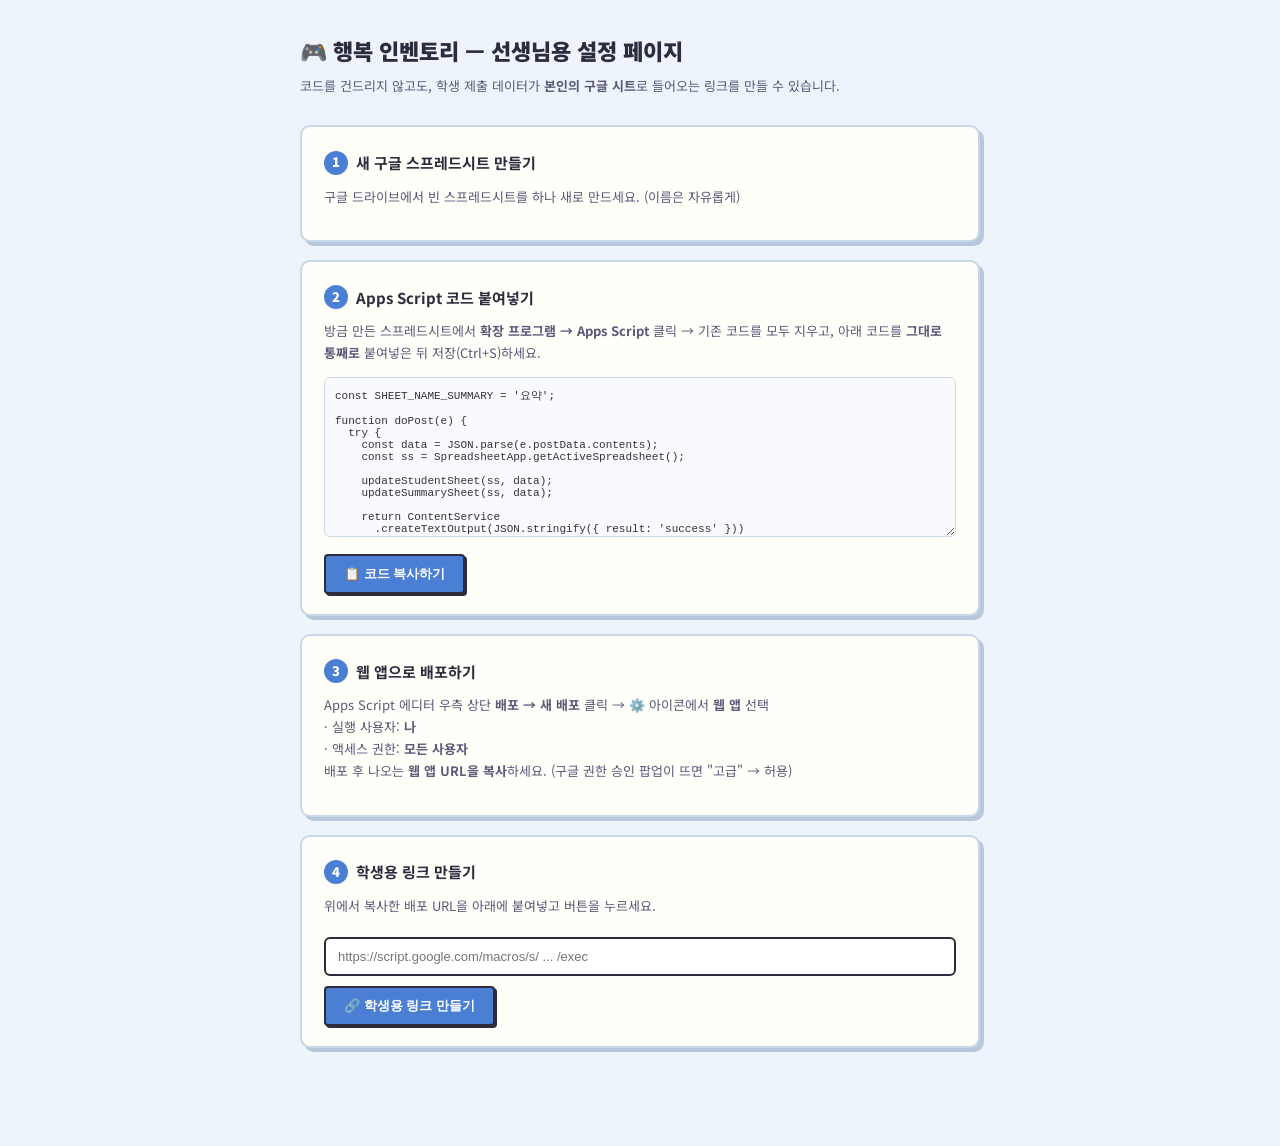
==== setup.html @ d24edbae "Add files via upload" ====
<!DOCTYPE html>
<html lang="ko">
<head>
<meta charset="UTF-8" />
<meta name="viewport" content="width=device-width, initial-scale=1.0" />
<title>행복 인벤토리 — 선생님용 설정 페이지</title>
<link href="https://fonts.googleapis.com/css2?family=Noto+Sans+KR:wght@400;700;900&display=swap" rel="stylesheet" />
<style>
  * { box-sizing: border-box; margin: 0; padding: 0; }
  body {
    font-family: 'Noto Sans KR', sans-serif;
    background: #eef4fb;
    color: #2c2c3e;
    line-height: 1.7;
    padding: 32px 16px 80px;
  }
  .wrap { max-width: 680px; margin: 0 auto; }
  h1 { font-size: 22px; font-weight: 900; margin-bottom: 6px; }
  .subtitle { font-size: 13px; color: #5a5a7a; margin-bottom: 28px; }
  .step {
    background: #fffef9; border: 2px solid #c8d8e8; border-radius: 10px;
    padding: 20px 22px; margin-bottom: 18px;
    box-shadow: 4px 4px 0 #b8c8dc;
  }
  .step-num {
    display: inline-flex; align-items: center; justify-content: center;
    width: 24px; height: 24px; border-radius: 50%;
    background: #4a7fd4; color: #fff; font-weight: 900; font-size: 13px;
    margin-right: 8px;
  }
  .step-title { font-size: 15px; font-weight: 700; display: inline-block; vertical-align: middle; }
  .step-desc { font-size: 13px; color: #5a5a7a; margin: 10px 0 12px; }
  textarea {
    width: 100%; height: 160px; font-family: 'Courier New', monospace; font-size: 11px;
    border: 1px solid #c8d8e8; border-radius: 6px; padding: 10px; resize: vertical;
    background: #f8fafe; color: #333;
  }
  .copy-btn, .gen-btn {
    margin-top: 10px; padding: 9px 18px; font-size: 13px; font-weight: 700;
    border: 2px solid #2c2c3e; border-radius: 4px; background: #4a7fd4; color: #fff;
    cursor: pointer; box-shadow: 2px 2px 0 #2c2c3e;
  }
  .copy-btn:hover, .gen-btn:hover { background: #3a6fc4; }
  .copy-btn.copied { background: #2dac5c; }
  input[type="text"] {
    width: 100%; padding: 10px 12px; font-size: 13px;
    border: 2px solid #2c2c3e; border-radius: 6px; margin-top: 8px;
  }
  .result-box {
    display: none; margin-top: 16px; padding: 16px;
    background: #eaf7ee; border: 2px solid #2dac5c; border-radius: 8px;
  }
  .result-box.visible { display: block; }
  .result-label { font-size: 12px; font-weight: 700; color: #2dac5c; margin-bottom: 8px; }
  .result-link {
    word-break: break-all; font-size: 12px; background: #fff; padding: 10px;
    border-radius: 6px; border: 1px solid #cce; margin-bottom: 10px;
  }
  .warn { font-size: 12px; color: #c84030; margin-top: 10px; }
  .badge {
    display: inline-block; background: #fff3cd; border: 1px solid #f0a500;
    color: #7a5a00; font-size: 11px; font-weight: 700; padding: 2px 8px;
    border-radius: 4px; margin-bottom: 10px;
  }
</style>
</head>
<body>
<div class="wrap">
  <h1>🎮 행복 인벤토리 — 선생님용 설정 페이지</h1>
  <p class="subtitle">코드를 건드리지 않고도, 학생 제출 데이터가 <strong>본인의 구글 시트</strong>로 들어오는 링크를 만들 수 있습니다.</p>

  <div class="step">
    <span class="step-num">1</span><span class="step-title">새 구글 스프레드시트 만들기</span>
    <p class="step-desc">구글 드라이브에서 빈 스프레드시트를 하나 새로 만드세요. (이름은 자유롭게)</p>
  </div>

  <div class="step">
    <span class="step-num">2</span><span class="step-title">Apps Script 코드 붙여넣기</span>
    <p class="step-desc">방금 만든 스프레드시트에서 <strong>확장 프로그램 → Apps Script</strong> 클릭 → 기존 코드를 모두 지우고, 아래 코드를 <strong>그대로 통째로</strong> 붙여넣은 뒤 저장(Ctrl+S)하세요.</p>
    <textarea id="scriptCode" readonly></textarea>
    <button class="copy-btn" id="copyCodeBtn">📋 코드 복사하기</button>
  </div>

  <div class="step">
    <span class="step-num">3</span><span class="step-title">웹 앱으로 배포하기</span>
    <p class="step-desc">
      Apps Script 에디터 우측 상단 <strong>배포 → 새 배포</strong> 클릭 → ⚙️ 아이콘에서 <strong>웹 앱</strong> 선택<br/>
      · 실행 사용자: <strong>나</strong><br/>
      · 액세스 권한: <strong>모든 사용자</strong><br/>
      배포 후 나오는 <strong>웹 앱 URL을 복사</strong>하세요. (구글 권한 승인 팝업이 뜨면 "고급" → 허용)
    </p>
  </div>

  <div class="step">
    <span class="step-num">4</span><span class="step-title">학생용 링크 만들기</span>
    <p class="step-desc">위에서 복사한 배포 URL을 아래에 붙여넣고 버튼을 누르세요.</p>
    <input type="text" id="urlInput" placeholder="https://script.google.com/macros/s/ ... /exec" />
    <button class="gen-btn" id="genBtn">🔗 학생용 링크 만들기</button>

    <div class="result-box" id="resultBox">
      <div class="result-label">✅ 완성! 이 링크를 학생들에게 공유하세요</div>
      <div class="result-link" id="resultLink"></div>
      <button class="copy-btn" id="copyLinkBtn">📋 링크 복사하기</button>
      <p class="warn">⚠ 이 링크로 제출된 데이터는 <strong>본인의 구글 시트로만</strong> 들어가며, 다른 선생님 데이터와 섞이지 않습니다.</p>
    </div>
  </div>
</div>

<script>
const APPS_SCRIPT_TEMPLATE = `const SHEET_NAME_SUMMARY = '요약';

function doPost(e) {
  try {
    const data = JSON.parse(e.postData.contents);
    const ss = SpreadsheetApp.getActiveSpreadsheet();

    updateStudentSheet(ss, data);
    updateSummarySheet(ss, data);

    return ContentService
      .createTextOutput(JSON.stringify({ result: 'success' }))
      .setMimeType(ContentService.MimeType.JSON);
  } catch (err) {
    return ContentService
      .createTextOutput(JSON.stringify({ result: 'error', message: err.message }))
      .setMimeType(ContentService.MimeType.JSON);
  }
}

function updateSummarySheet(ss, data) {
  let sheet = ss.getSheetByName(SHEET_NAME_SUMMARY);
  if (!sheet) {
    sheet = ss.insertSheet(SHEET_NAME_SUMMARY);
    sheet.appendRow(['학번', '이름', '제출시각', '보안코드', '개별시트링크']);
    sheet.getRange(1, 1, 1, 5).setFontWeight('bold');
    sheet.setFrozenRows(1);
  }
  const sheetName = \`\${data.studentId}_\${data.studentName}\`;
  const sheetGid = getSheetGid(ss, sheetName);
  const sheetUrl = \`\${ss.getUrl()}#gid=\${sheetGid}\`;

  const allData = sheet.getDataRange().getValues();
  let existingRow = -1;
  for (let i = 1; i < allData.length; i++) {
    if (String(allData[i][0]) === String(data.studentId)) {
      existingRow = i + 1;
      break;
    }
  }

  const timestamp = new Date(data.timestamp).toLocaleString('ko-KR', { timeZone: 'Asia/Seoul' });
  const securityCodeText = data.securityCode.join('-');
  const targetRow = existingRow > 0 ? existingRow : sheet.getLastRow() + 1;

  const codeCell = sheet.getRange(targetRow, 4);
  codeCell.setNumberFormat('@');
  codeCell.setValue(securityCodeText);

  sheet.getRange(targetRow, 1).setValue(data.studentId);
  sheet.getRange(targetRow, 2).setValue(data.studentName);
  sheet.getRange(targetRow, 3).setValue(timestamp);

  const linkCell = sheet.getRange(targetRow, 5);
  linkCell.setFormula(\`=HYPERLINK("\${sheetUrl}", "개별 답안 보기 →")\`);

  const lastRow = sheet.getLastRow();
  if (lastRow > 2) {
    sheet.getRange(2, 1, lastRow - 1, 5).sort({ column: 1, ascending: true });
  }
}

function getSheetGid(ss, sheetName) {
  const sheet = ss.getSheetByName(sheetName);
  return sheet ? sheet.getSheetId() : 0;
}

function updateStudentSheet(ss, data) {
  const sheetName = \`\${data.studentId}_\${data.studentName}\`;
  let sheet = ss.getSheetByName(sheetName);
  if (!sheet) {
    sheet = ss.insertSheet(sheetName);
  } else {
    sheet.clearContents();
  }
  const rows = [];
  rows.push(['[기본 정보]', '']);
  rows.push(['학번', data.studentId]);
  rows.push(['이름', data.studentName]);
  rows.push(['제출시각', new Date(data.timestamp).toLocaleString('ko-KR', { timeZone: 'Asia/Seoul' })]);
  rows.push(['', '']);
  rows.push(['[인벤토리]', '']);
  for (let rank = 1; rank <= 6; rank++) {
    const inv = data.inventory[\`rank\${rank}\`];
    if (inv) rows.push([\`\${rank}순위\`, \`\${inv.name} (\${inv.concept})\`]);
  }
  const notSelectedItems = ITEMS_DATA.filter(i => data.notSelected.includes(i.code)).map(i => i.name);
  rows.push(['미선택', notSelectedItems.join(', ')]);
  rows.push(['보안 코드', data.securityCode.join('-')]);
  rows.push(['', '']);
  rows.push(['[MISSION 1 — 나의 행복 스캔]', '']);
  ['q1','q2','q3'].forEach((key, idx) => {
    const q = data.mission1[key];
    rows.push([\`(\${idx+1}) \${idx+1}순위: \${q.itemName}\`, '']);
    rows.push(['글자수', \`\${q.charCount}자\`]);
    rows.push(['서술', q.response]);
    rows.push(['', '']);
  });
  rows.push(['[MISSION 2 — 저주 이벤트]', '']);
  const curseLabels = { A: '저주A', B: '저주B', C: '저주C' };
  ['curse1','curse2','curse3'].forEach((key, idx) => {
    const c = data.mission2[key];
    rows.push([\`(\${idx+1}) \${curseLabels[c.curseType]} → \${c.rank}순위: \${c.itemName}\`, '']);
    rows.push(['선택', c.choice + (c.newItem ? \` → \${c.newItem.name}\` : '')]);
    rows.push(['글자수', \`\${c.charCount}자\`]);
    rows.push(['서술', c.response]);
    rows.push(['', '']);
  });
  rows.push(['[MISSION 3 — 아이템 크래프팅]', '']);
  rows.push(['조합', \`\${data.mission3.item1?.name || ''} + \${data.mission3.item2?.name || ''}\`]);
  rows.push(['새 아이템', data.mission3.newItemName]);
  rows.push(['설명', data.mission3.newItemDesc]);
  rows.push(['행복 서술 글자수', \`\${data.mission3.charCount}자\`]);
  rows.push(['행복 서술', data.mission3.happinessResponse]);

  sheet.getRange(1, 1, rows.length, 2).setValues(rows);

  for (let i = 0; i < rows.length; i++) {
    if (rows[i][0] === '보안 코드') {
      sheet.getRange(i + 1, 2).setNumberFormat('@').setValue(rows[i][1]);
    }
  }

  sheet.setColumnWidth(1, 180);
  sheet.setColumnWidth(2, 500);
  sheet.getRange(1, 1, rows.length, 1).setFontWeight('bold');
  for (let i = 0; i < rows.length; i++) {
    if (String(rows[i][0]).startsWith('[')) {
      sheet.getRange(i + 1, 1, 1, 2).setBackground('#e8f0fc').setFontWeight('bold');
    }
  }
  sheet.getRange(1, 2, rows.length, 1).setWrap(true);
}

const ITEMS_DATA = [
  { code: 'A', name: '무한리필 통장', concept: '경제적 안정' },
  { code: 'B', name: '히포크라테스의 빨간 약', concept: '건강' },
  { code: 'C', name: '레벨업의 돋보기', concept: '자아실현' },
  { code: 'D', name: '끊어지지 않는 실전화기', concept: '의미 있는 관계' },
  { code: 'E', name: '파이브스타 달팽이', concept: '질 높은 정주 환경' },
  { code: 'F', name: '만인의 확성기', concept: '민주주의와 자유' },
  { code: 'G', name: '황금 티켓 뭉치', concept: '여가와 문화생활' },
  { code: 'H', name: '거울 도끼', concept: '도덕적 실천' },
  { code: 'I', name: '스포트라이트 배지', concept: '사회적 인정' },
  { code: 'J', name: '전설의 유리 거북이', concept: '안전' }
];`;

document.getElementById('scriptCode').value = APPS_SCRIPT_TEMPLATE;

document.getElementById('copyCodeBtn').addEventListener('click', async () => {
  const ta = document.getElementById('scriptCode');
  ta.select();
  try {
    await navigator.clipboard.writeText(ta.value);
  } catch (e) {
    document.execCommand('copy');
  }
  const btn = document.getElementById('copyCodeBtn');
  btn.textContent = '✅ 복사됨!';
  btn.classList.add('copied');
  setTimeout(() => { btn.textContent = '📋 코드 복사하기'; btn.classList.remove('copied'); }, 1800);
});

document.getElementById('genBtn').addEventListener('click', () => {
  const input = document.getElementById('urlInput').value.trim();
  const resultBox = document.getElementById('resultBox');
  if (!input || !input.startsWith('https://script.google.com/')) {
    alert('올바른 Apps Script 웹 앱 URL을 붙여넣어주세요.\n(https://script.google.com/macros/... 형태)');
    return;
  }
  const baseUrl = window.location.href.replace(/setup\.html.*$/i, '');
  const finalLink = baseUrl + '?script=' + encodeURIComponent(input);
  document.getElementById('resultLink').textContent = finalLink;
  resultBox.classList.add('visible');
});

document.getElementById('copyLinkBtn').addEventListener('click', async () => {
  const text = document.getElementById('resultLink').textContent;
  try {
    await navigator.clipboard.writeText(text);
  } catch (e) {
    const ta = document.createElement('textarea');
    ta.value = text;
    document.body.appendChild(ta);
    ta.select();
    document.execCommand('copy');
    ta.remove();
  }
  const btn = document.getElementById('copyLinkBtn');
  btn.textContent = '✅ 복사됨!';
  btn.classList.add('copied');
  setTimeout(() => { btn.textContent = '📋 링크 복사하기'; btn.classList.remove('copied'); }, 1800);
});
</script>
</body>
</html>
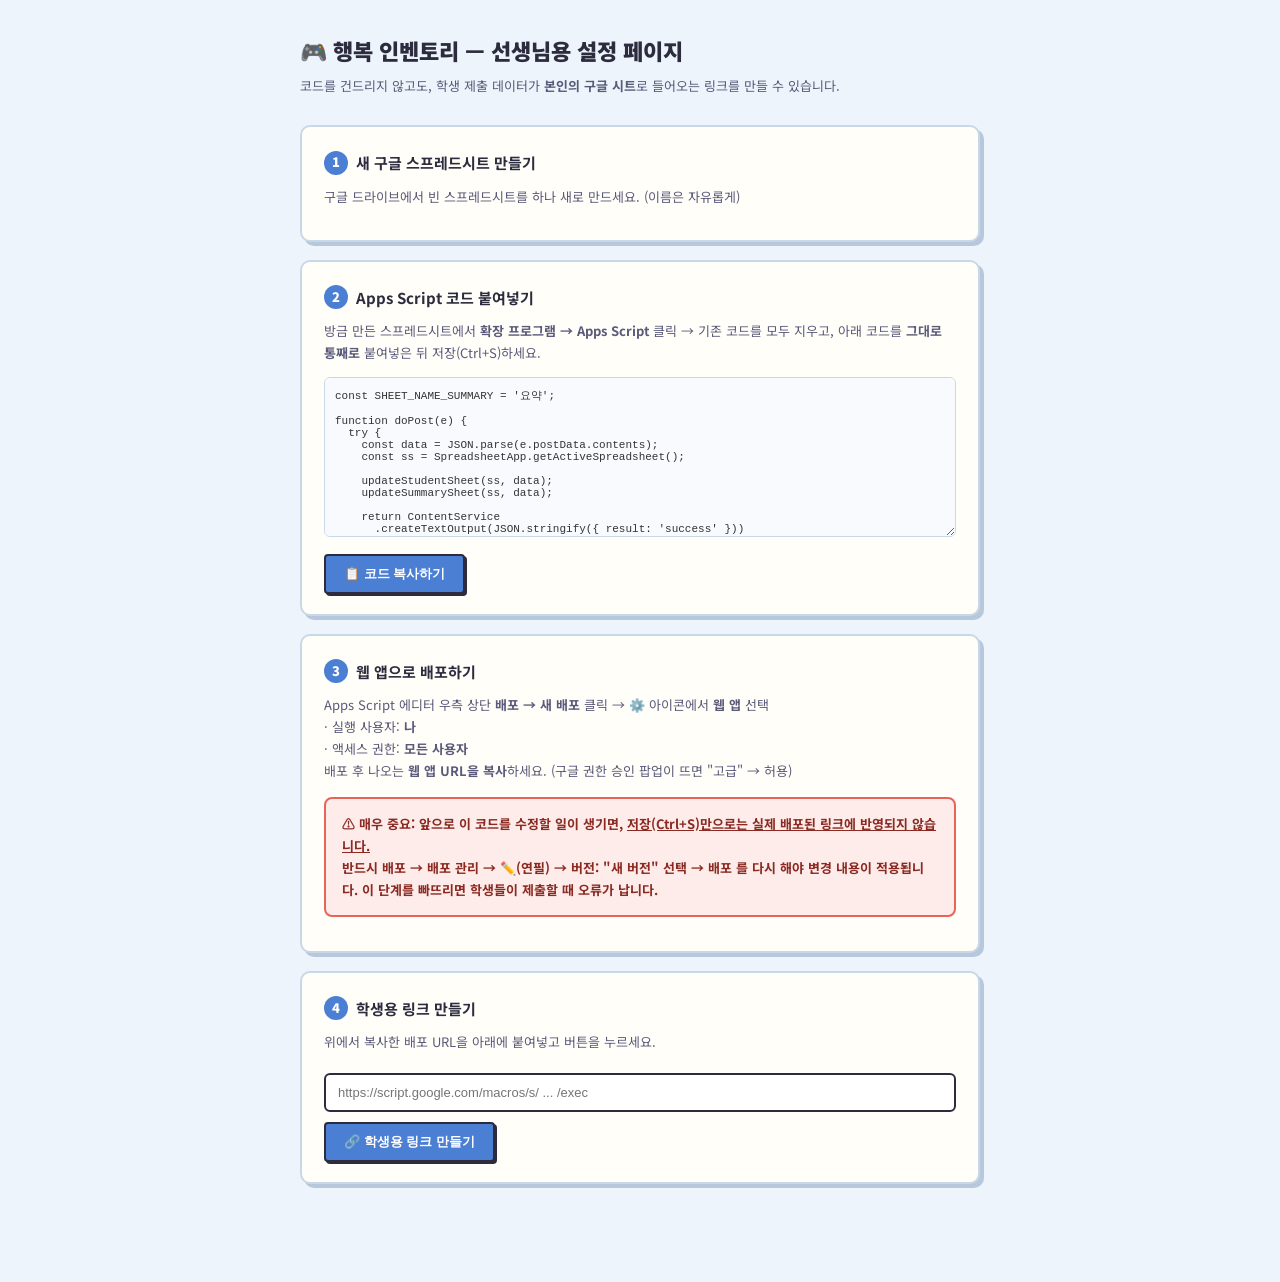
==== commit 8c57a0eb: "Add files via upload" ====
--- a/setup.html
+++ b/setup.html
@@ -62,6 +62,15 @@
     color: #7a5a00; font-size: 11px; font-weight: 700; padding: 2px 8px;
     border-radius: 4px; margin-bottom: 10px;
   }
+  .critical-warn {
+    background: #fdecea; border: 2px solid #e8645a; border-radius: 8px;
+    padding: 14px 16px; margin: 14px 0; font-size: 13px; color: #8b2a22;
+    font-weight: 700; line-height: 1.7;
+  }
+  .test-tip {
+    background: #f0f6ff; border: 1px dashed #9bb5d0; border-radius: 6px;
+    padding: 10px 12px; margin-top: 10px; font-size: 12px; color: #3a5a8a;
+  }
 </style>
 </head>
 <body>
@@ -89,6 +98,11 @@
       · 액세스 권한: <strong>모든 사용자</strong><br/>
       배포 후 나오는 <strong>웹 앱 URL을 복사</strong>하세요. (구글 권한 승인 팝업이 뜨면 "고급" → 허용)
     </p>
+    <div class="critical-warn">
+      ⚠️ 매우 중요: 앞으로 이 코드를 수정할 일이 생기면, <u>저장(Ctrl+S)만으로는 실제 배포된 링크에 반영되지 않습니다.</u><br/>
+      반드시 <strong>배포 → 배포 관리 → ✏️(연필) → 버전: "새 버전" 선택 → 배포</strong> 를 다시 해야 변경 내용이 적용됩니다.
+      이 단계를 빠뜨리면 학생들이 제출할 때 오류가 납니다.
+    </div>
   </div>
 
   <div class="step">
@@ -102,6 +116,9 @@
       <div class="result-link" id="resultLink"></div>
       <button class="copy-btn" id="copyLinkBtn">📋 링크 복사하기</button>
       <p class="warn">⚠ 이 링크로 제출된 데이터는 <strong>본인의 구글 시트로만</strong> 들어가며, 다른 선생님 데이터와 섞이지 않습니다.</p>
+      <div class="test-tip">
+        💡 <strong>학생들에게 배포하기 전, 꼭 본인이 먼저 위 링크로 끝까지 한 번 테스트 제출</strong>을 해보고, 구글 시트에 데이터가 들어오는지 확인하세요.
+      </div>
     </div>
   </div>
 </div>
